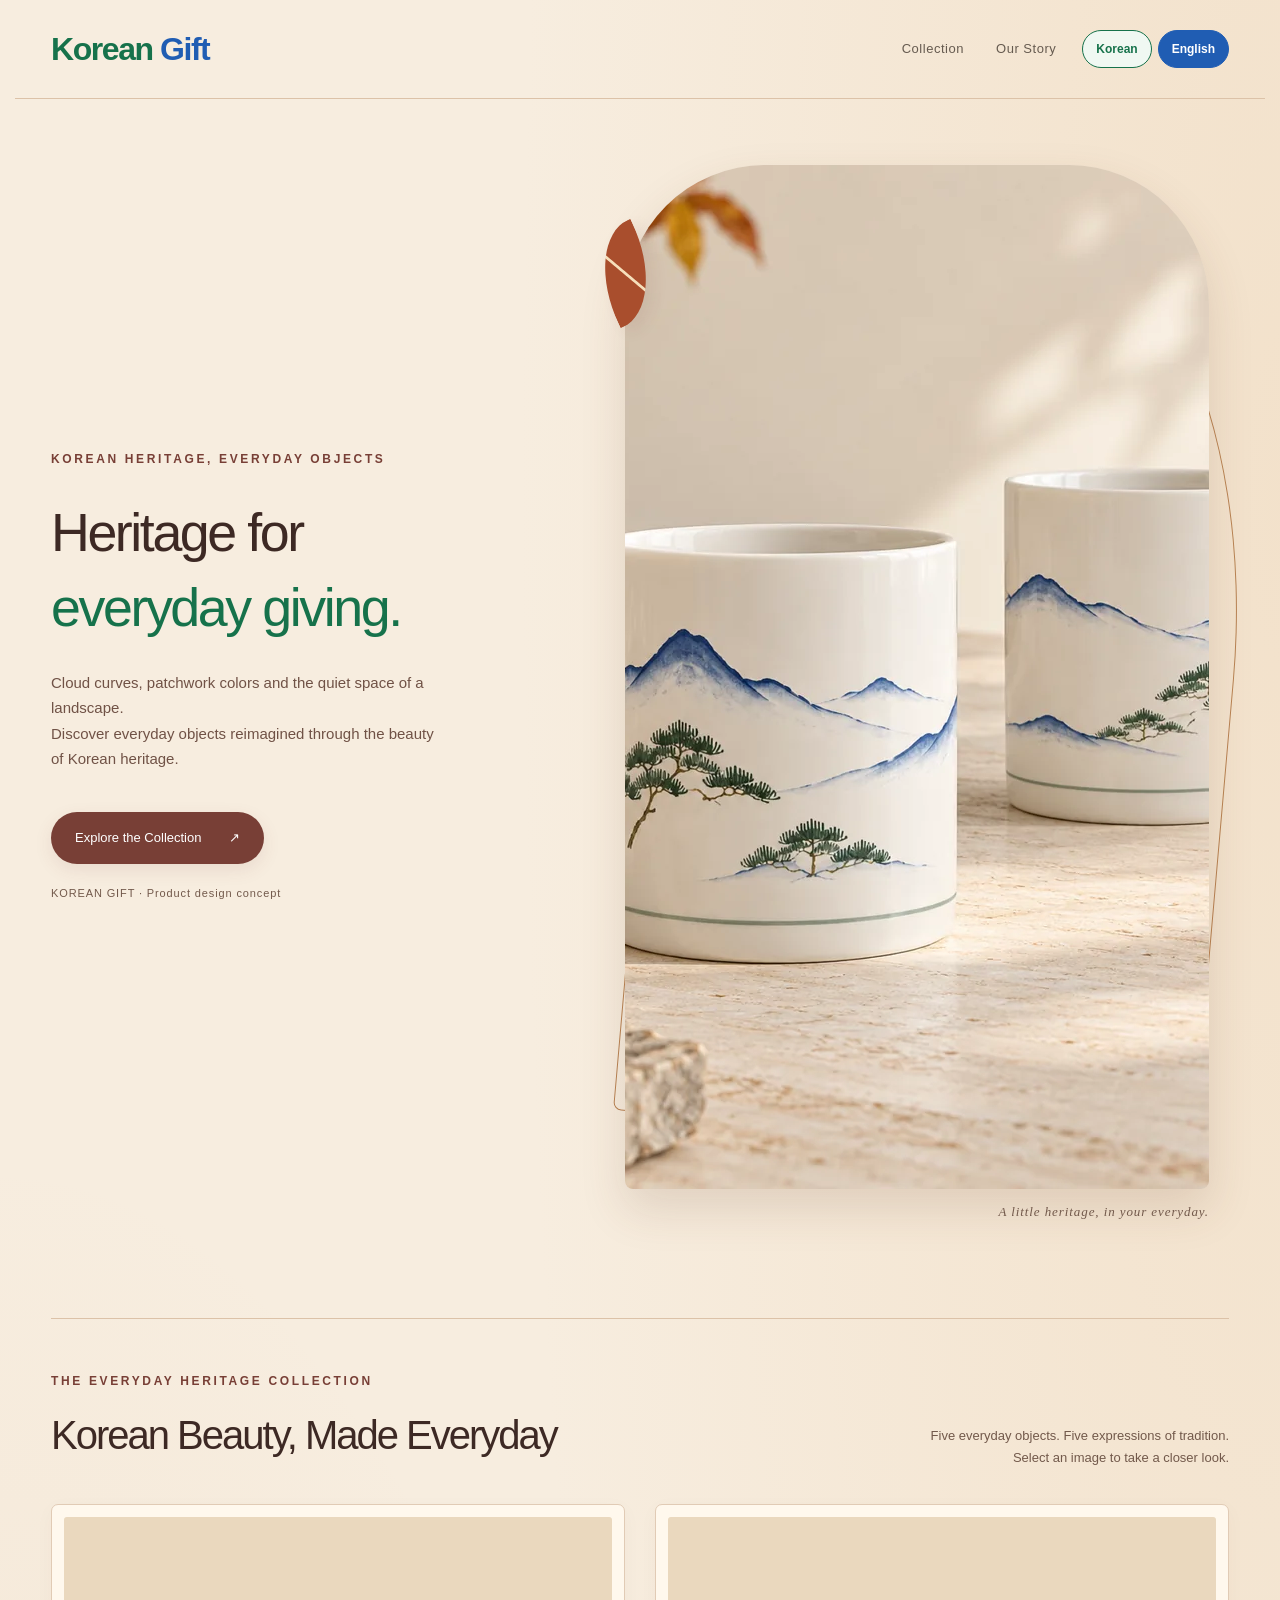
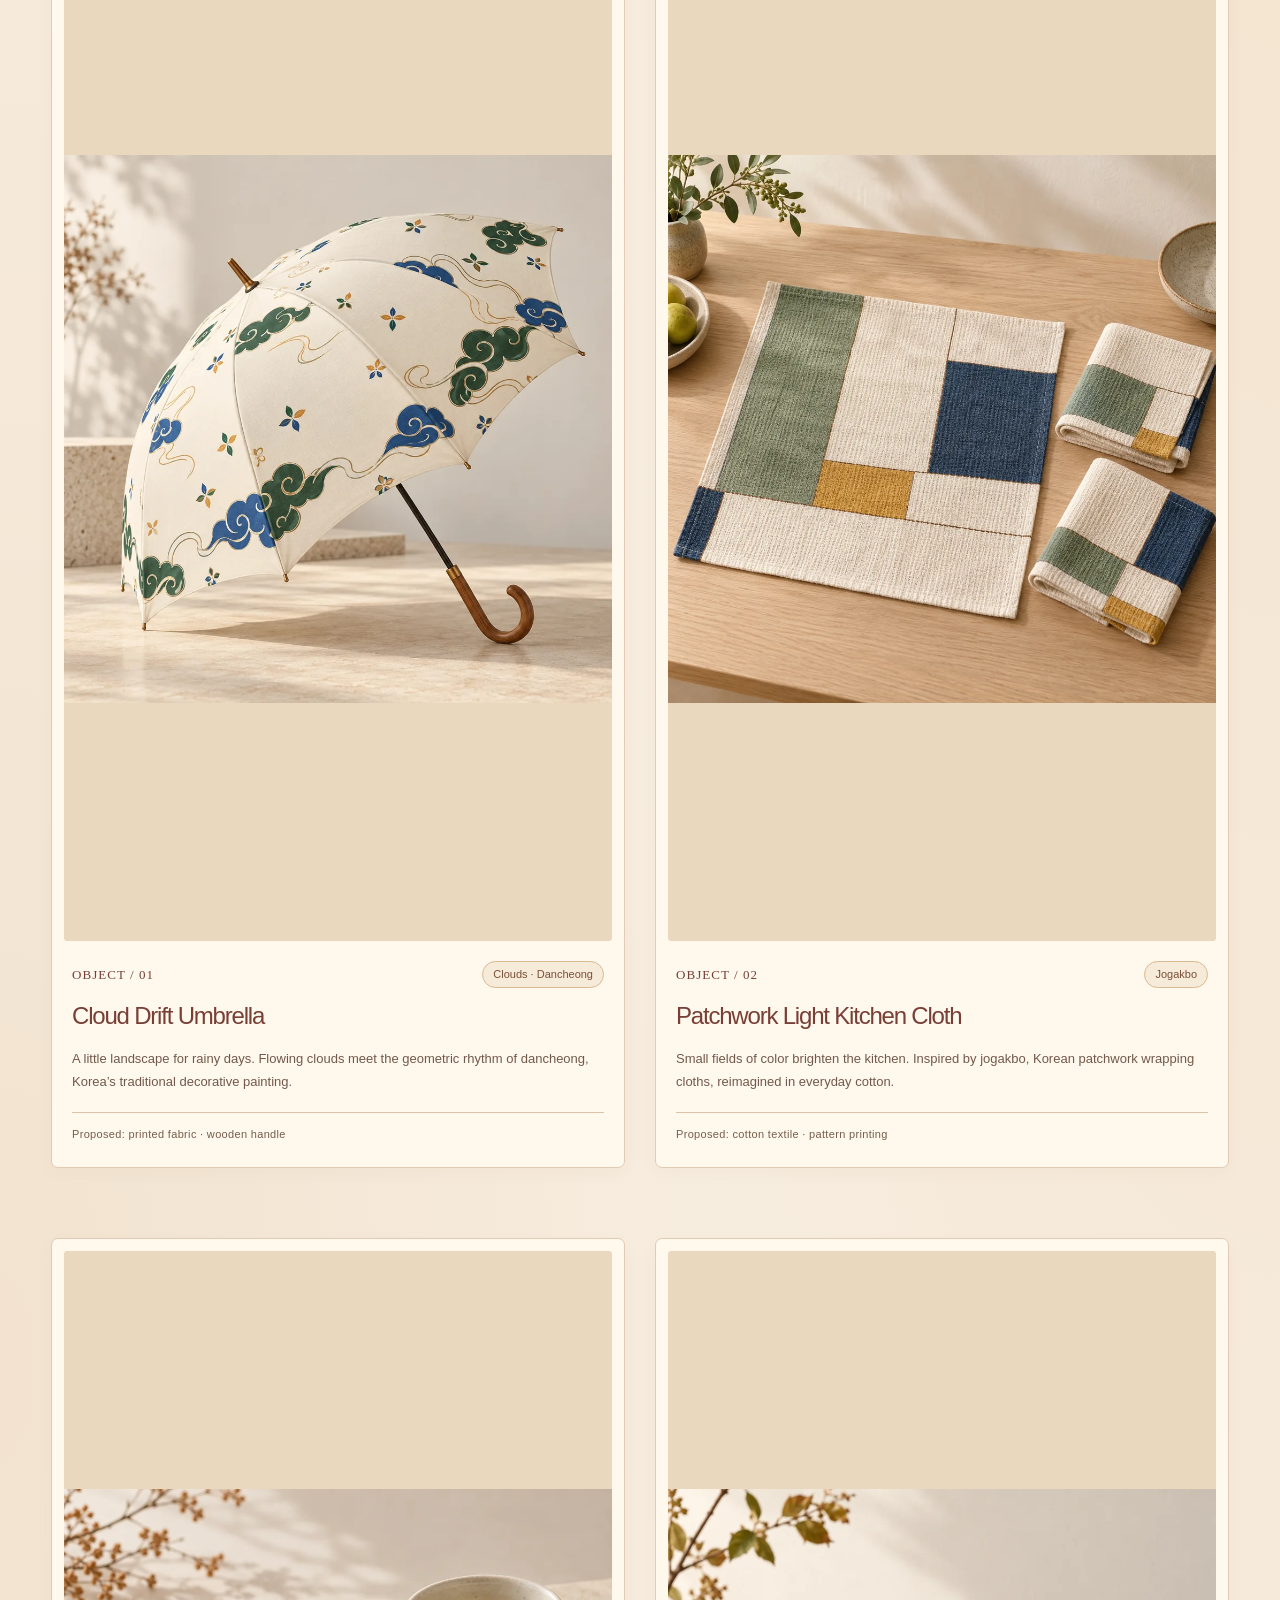
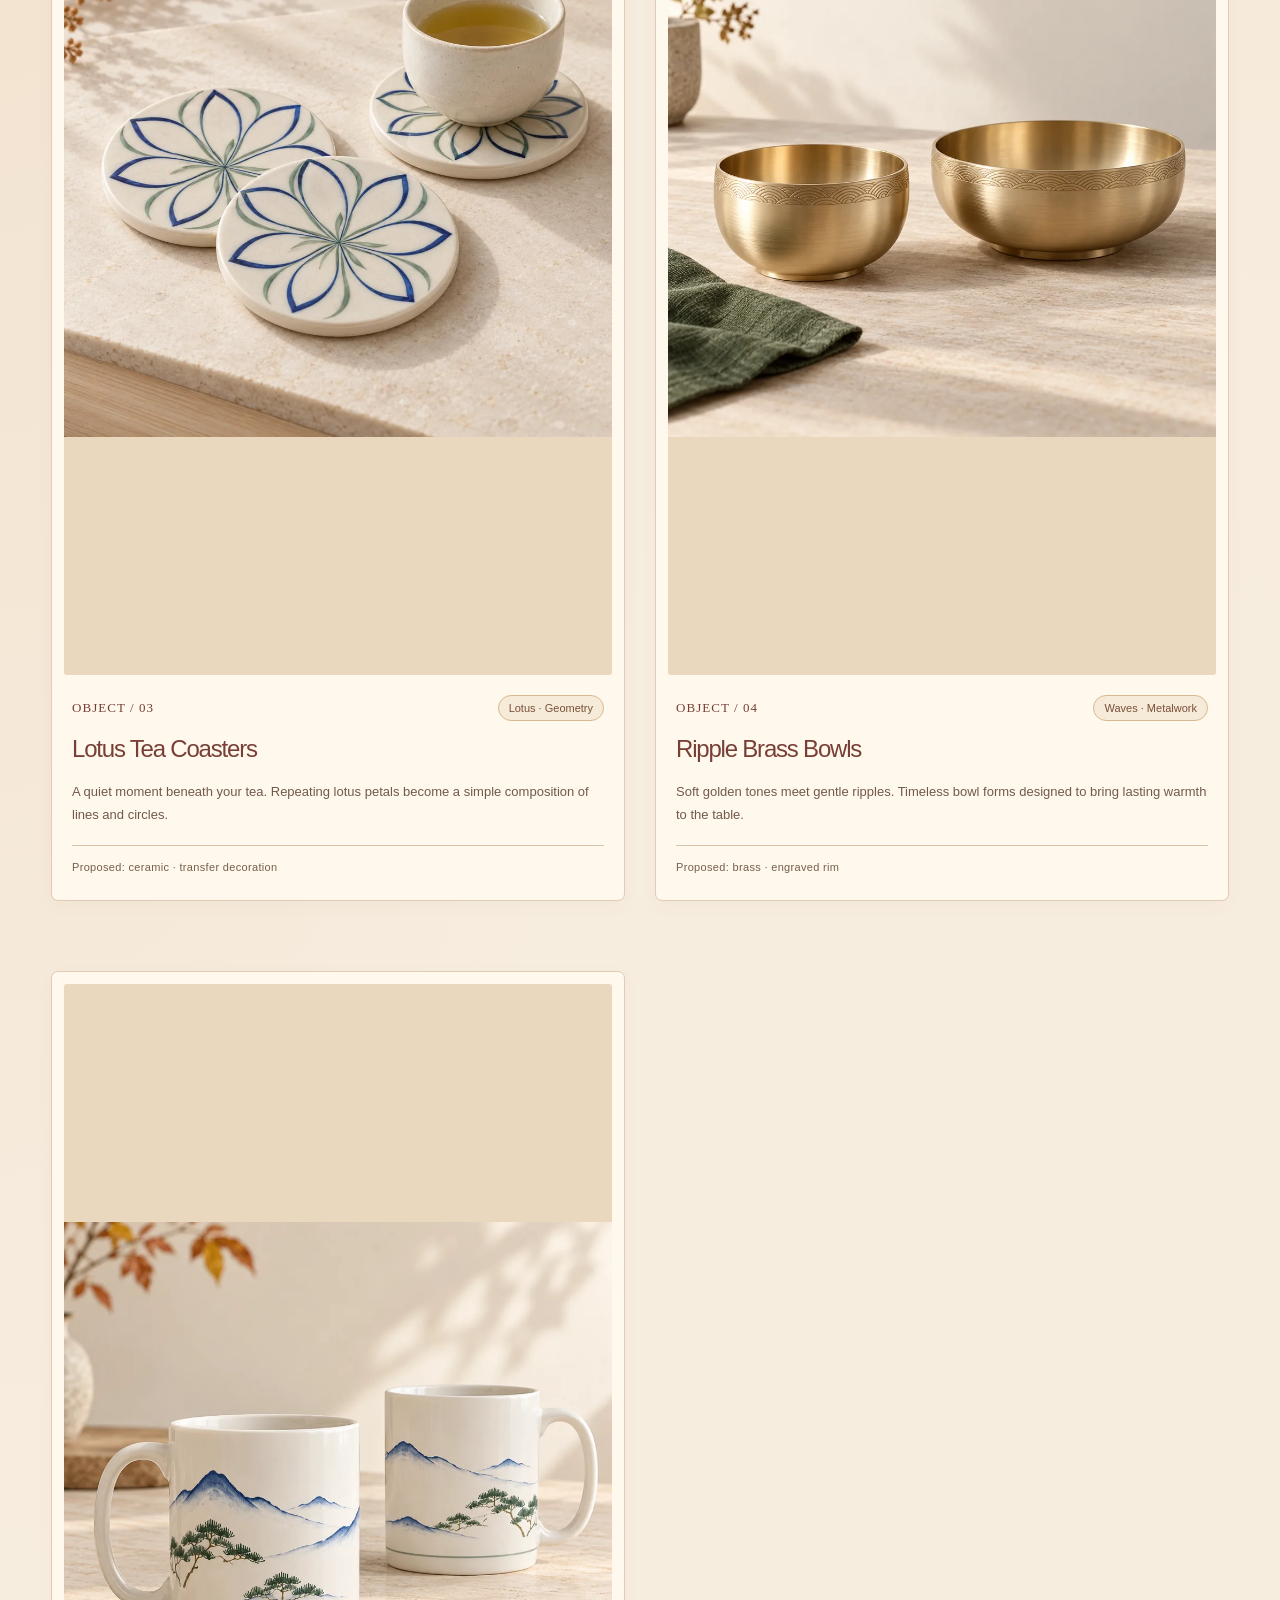
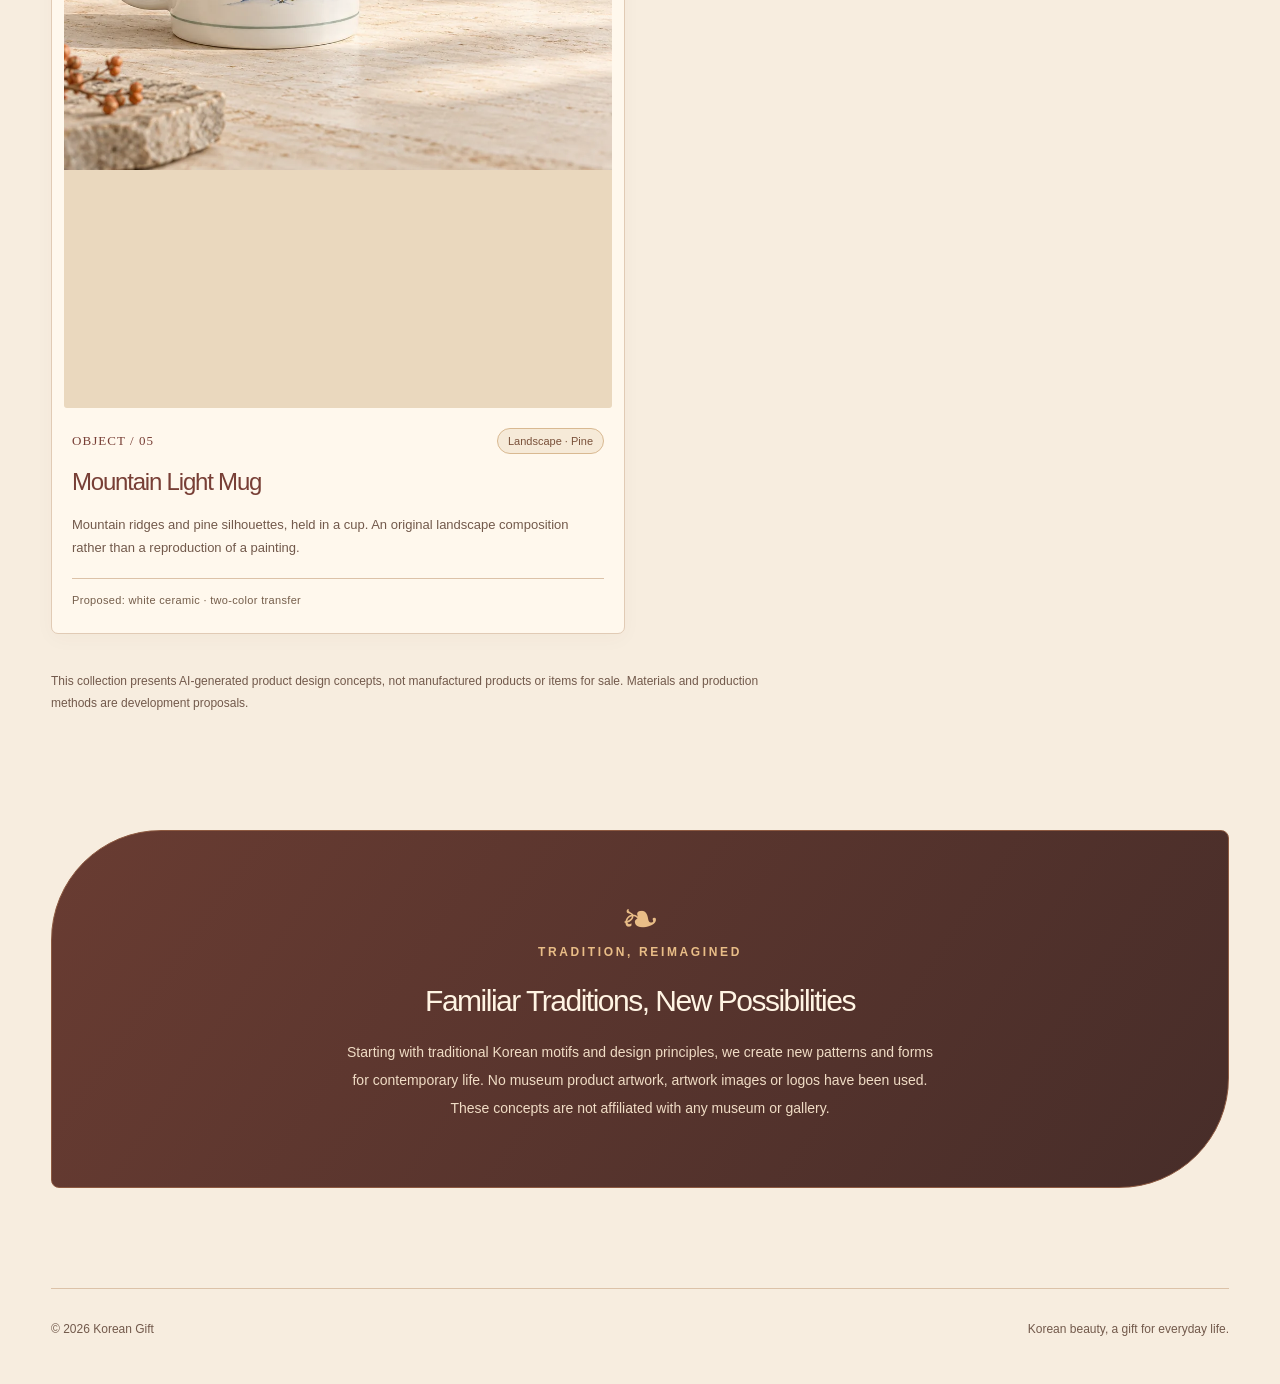
==== en.html @ b1edfb77 "Add English site and green-blue Korean English language navigation" ====
<!doctype html>
<html lang="en">
<head>
<meta charset="utf-8"><meta name="viewport" content="width=device-width, initial-scale=1">
<meta name="theme-color" content="#f7eddf"><meta name="description" content="Original Korean heritage-inspired design concepts for umbrellas, kitchen cloths, coasters, brass bowls and mugs.">
<title>Korean Gift | Heritage for Everyday Giving</title>
<style>
:root{--paper:#f7eddf;--cream:#fff8ed;--ink:#3d2924;--muted:#72594b;--line:#dcc2a8;--brown:#783f36;--accent:#b4522f}
*{box-sizing:border-box}html{scroll-behavior:smooth}body{margin:0;background:var(--paper);color:var(--ink);font-family:'Apple SD Gothic Neo','Malgun Gothic','Noto Sans KR',sans-serif;line-height:1.7;-webkit-font-smoothing:antialiased}
a{color:inherit;text-decoration:none}button{font:inherit}button:focus-visible,a:focus-visible{outline:3px solid #ac7152;outline-offset:4px}
.topbar{display:flex;align-items:center;justify-content:space-between;max-width:1250px;margin:0 auto;padding:30px 36px;gap:20px}
.brand{font-family:Georgia,serif;letter-spacing:.13em;font-size:21px;font-weight:bold}.brand-dot{color:var(--accent)}.nav{display:flex;gap:32px;font-size:13px;letter-spacing:.04em;color:#665b50}.nav a:hover{color:var(--accent)}
main{max-width:1250px;margin:0 auto;padding:0 36px}.hero{display:grid;grid-template-columns:.86fr 1.14fr;min-height:585px;align-items:center;gap:7%;padding:40px 0 95px}.eyebrow{font-size:12px;letter-spacing:.22em;color:var(--brown);font-weight:bold}.hero h1{font-family:Georgia,'Batang',serif;font-size:clamp(48px,5.3vw,82px);letter-spacing:-.03em;line-height:1.1;font-weight:500;margin:26px 0 24px}.hero h1 em{font-weight:400;color:var(--brown)}.hero-copy{font-size:15px;color:#72675d;max-width:345px;word-break:keep-all}.hero-btn{display:inline-flex;align-items:center;gap:28px;background:var(--brown);color:#fff;padding:15px 24px;margin-top:25px;border-radius:2px;font-size:13px}.hero-btn:hover{background:#5f432f}
.hero-image-wrap{position:relative;padding:26px 20px 0 20px}.hero-image{width:100%;display:block;aspect-ratio:1/1;object-fit:cover;border-radius:210px 210px 5px 5px;box-shadow:0 18px 40px rgba(81,52,32,.11)}.hero-image-wrap::after{content:'✳';position:absolute;left:-8px;top:9%;color:#b58d73;font-size:34px}.hero-caption{font-family:Georgia,serif;letter-spacing:.07em;text-align:right;font-style:italic;font-size:12px;margin-top:12px;color:var(--muted)}
.collection{padding:52px 0 100px;border-top:1px solid var(--line)}.section-top{display:flex;justify-content:space-between;align-items:end;gap:20px;margin-bottom:35px}.section-title{font-family:Georgia,'Batang',serif;font-size:clamp(30px,4vw,46px);font-weight:400;margin:10px 0 0}.section-note{font-size:13px;color:var(--muted);max-width:300px;text-align:right;word-break:keep-all}.gallery{display:grid;grid-template-columns:repeat(2,minmax(0,1fr));gap:70px 30px}.artwork{min-width:0}.image-button{position:relative;border:0;padding:0;background:#efe7db;width:100%;display:block;cursor:zoom-in;overflow:hidden;border-radius:3px}.image-button img{display:block;width:100%;aspect-ratio:1.18/1;object-fit:cover;transition:transform .4s ease}.image-button:hover img{transform:scale(1.035)}.zoom-hint{position:absolute;right:14px;bottom:14px;opacity:0;transition:opacity .2s;background:rgba(52,40,28,.72);color:#fff;padding:6px 12px;border-radius:3px;font-size:12px}.image-button:hover .zoom-hint,.image-button:focus-visible .zoom-hint{opacity:1}
.artwork-meta{display:flex;align-items:center;justify-content:space-between;padding-top:20px;gap:10px}.artwork-number{font-family:Georgia,serif;font-size:13px;color:var(--brown);letter-spacing:.08em}.artwork-tag{font-size:11px;color:#8c7868;border:1px solid #d6cab9;padding:3px 10px;border-radius:20px}.artwork h3{font-family:Georgia,'Batang',serif;font-weight:400;font-size:24px;margin:8px 0 1px}.artwork p{font-size:13px;color:var(--muted);margin:0}
.about{background:#ede5d9;border-radius:4px;padding:65px 8%;margin:15px 0 100px;text-align:center}.about .about-mark{font-size:28px;color:#977257}.about h2{font-family:Georgia,'Batang',serif;font-size:30px;font-weight:400;margin:12px 0}.about p{font-size:14px;line-height:2;color:#6b6157;word-break:keep-all;margin:0 auto;max-width:590px}
footer{border-top:1px solid var(--line);padding:30px 0 45px;display:flex;align-items:center;justify-content:space-between;font-size:12px;color:#8b7e70}
.modal{border:0;padding:0;background:transparent;width:min(92vw,1080px);max-height:94vh;color:#fff}.modal::backdrop{background:rgba(29,23,17,.88)}.modal figure{margin:0;display:flex;flex-direction:column;align-items:center}.modal img{max-width:100%;max-height:78vh;object-fit:contain;border-radius:4px}.modal figcaption{margin-top:13px;font-size:13px;letter-spacing:.04em}.modal-close{position:absolute;right:0;top:0;border:0;background:rgba(0,0,0,.55);color:white;cursor:pointer;border-radius:0 0 0 5px;font-size:26px;line-height:1;padding:9px 15px}
@media(max-width:720px){.topbar{padding:20px}.brand{font-size:18px}.nav{gap:14px;font-size:12px}main{padding:0 20px}.hero{grid-template-columns:1fr;gap:20px;min-height:auto;padding:42px 0 70px}.hero h1{font-size:55px;margin:16px 0}.hero-copy{font-size:14px}.hero-image-wrap{padding:10px 16px 0 16px}.hero-image{border-radius:160px 160px 4px 4px;max-height:600px}.collection{padding:44px 0 80px}.section-top{align-items:start;flex-direction:column;gap:5px}.section-note{text-align:left}.gallery{grid-template-columns:1fr;gap:48px}.artwork h3{font-size:23px}.about{padding:45px 22px;margin-bottom:60px}.about h2{font-size:25px}footer{gap:14px;flex-wrap:wrap}}
@media(prefers-reduced-motion:reduce){html{scroll-behavior:auto}.image-button img{transition:none}}

/* Autumn edition */
body{background:radial-gradient(ellipse at 100% 8%,#ecd0ad66,transparent 42%),radial-gradient(ellipse at 0 48%,#d4a06b22,transparent 40%),var(--paper)}
.topbar{border-bottom:1px solid var(--line)}.brand{color:var(--brown)}
.hero{position:relative}.hero-info{min-width:0}.hero h1{font-size:clamp(44px,5.3vw,76px)}
.hero h1 em{color:#9b482f}.hero-copy{color:#705246;max-width:390px}
.hero-btn{border-radius:30px;box-shadow:0 6px 18px #783f361a}.hero-btn:hover{background:#592d29}
.hero-image-wrap{isolation:isolate}
.hero-image-wrap::before{content:'';position:absolute;inset:3% -1% 8% 8%;border:1px solid #b88252;border-radius:50% 50% 8px 8px;transform:rotate(5deg);z-index:-1}
.hero-image-wrap::after{content:'';width:55px;height:95px;left:-7px;top:8%;background:linear-gradient(65deg,transparent 48%,#f6dfbb 49% 51%,transparent 52%),#a94e2d;border-radius:95% 0 95% 0;transform:rotate(-25deg);box-shadow:5px 8px 15px #783f3615}
.hero-image{box-shadow:0 20px 45px #663b2826}.hero-caption{font-size:13px}
.artwork{padding:12px 12px 22px;background:#fff8ed;border:1px solid #e1cbb5;border-radius:7px;box-shadow:0 5px 20px #663b2808}
.artwork-meta,.artwork h3,.artwork p{margin-left:8px;margin-right:8px}
.artwork-tag{color:#795039;border-color:#d9b991;background:#f6ead8}
.artwork h3{color:var(--brown)}.artwork p{color:var(--muted)}
.image-button{background:#ead8be}.zoom-hint{background:#542d27e6}
.about{position:relative;overflow:hidden;background:linear-gradient(125deg,#693c32,#472d29);color:#fff4e3;border:1px solid #8d5940;border-radius:110px 8px 110px 8px}
.about .eyebrow,.about .about-mark{color:#e9bd87}.about .about-mark{font-size:46px;line-height:1}
.about p{color:#f0dcc5}.about h2{color:#fff4e3}
footer{color:var(--muted)}.modal::backdrop{background:#281811ed}
@media(max-width:720px){.hero h1{font-size:clamp(42px,9vw,62px)}.hero-image-wrap::after{width:37px;height:66px;left:0}.about{border-radius:60px 6px 60px 6px}.brand{font-size:16px;letter-spacing:.09em}.topbar{gap:12px}.nav{gap:12px}.hero-image-wrap::before{right:3%}.gallery{gap:30px}}

/* Korean Gift wordmark */
.brand{display:inline-flex;align-items:baseline;gap:.23em;flex-shrink:0;font-family:'Segoe UI','Helvetica Neue',Arial,sans-serif;font-size:clamp(24px,2.5vw,32px);font-weight:650;line-height:1.15;letter-spacing:-.045em;white-space:nowrap}
.brand-korean{color:#16724b}.brand-gift{color:#205db3}
@media(max-width:720px){.brand{font-size:26px;letter-spacing:-.045em}.topbar{flex-wrap:wrap;row-gap:16px}}
/* Korean cultural goods collection */
.hero h1{font-family:'Malgun Gothic','Apple SD Gothic Neo',sans-serif;font-size:clamp(38px,4.2vw,60px);font-weight:500;line-height:1.4;letter-spacing:-.065em}
.hero h1 em{font-style:normal;color:#16724b}.hero-image{border-radius:140px 140px 8px 8px;object-fit:cover}
.concept-label{font-size:11px;letter-spacing:.08em;color:var(--muted);margin-top:20px}
.section-title,.artwork h3,.about h2{font-family:'Malgun Gothic','Apple SD Gothic Neo',sans-serif;letter-spacing:-.05em}
.section-title{font-size:clamp(26px,3.4vw,40px)}.artwork h3{font-size:24px;font-weight:500}
.image-button img{aspect-ratio:1;object-fit:contain}.artwork p{margin-top:10px;line-height:1.8;word-break:keep-all}
.artwork .product-detail{margin-top:18px;font-size:11px;letter-spacing:.03em;color:#755e4b;border-top:1px solid var(--line);padding-top:12px}
.collection-disclosure{font-size:12px;line-height:1.9;color:var(--muted);margin:36px 0 0;max-width:750px}
@media(max-width:720px){.hero h1{font-size:clamp(36px,8vw,52px)}.hero-image{border-radius:100px 100px 6px 6px}.artwork h3{font-size:23px}}

.header-actions{display:flex;align-items:center;justify-content:flex-end;gap:26px;margin-left:auto}.language-switch{display:flex;gap:6px;flex-shrink:0}.language-switch a{display:inline-flex;align-items:center;justify-content:center;min-height:38px;padding:7px 13px;border:1px solid currentColor;border-radius:20px;font-family:'Segoe UI',Arial,sans-serif;font-size:12px;font-weight:600;line-height:1.2}.lang-ko{color:#16724b;background:#f0f8f2}.lang-en{color:#205db3;background:#eff5ff}.lang-ko:hover,.lang-ko[aria-current="page"]{background:#16724b;color:#fff;border-color:#16724b}.lang-en:hover,.lang-en[aria-current="page"]{background:#205db3;color:#fff;border-color:#205db3}html[lang="en"] .hero h1{letter-spacing:-.045em;font-family:'Segoe UI','Helvetica Neue',Arial,sans-serif}
@media(max-width:720px){.topbar{align-items:flex-start;gap:14px}.header-actions{flex-direction:column-reverse;align-items:flex-end;gap:12px}.language-switch a{padding:7px 10px;min-height:36px}.header-actions .nav{gap:16px}}
@media(max-width:380px){.brand{font-size:23px}.topbar{padding:18px 14px;gap:8px}.language-switch{gap:4px}.language-switch a{font-size:11px;padding:7px 9px}}
</style>
<link rel="alternate" hreflang="ko" href="https://koreangift.github.io/main/"><link rel="alternate" hreflang="en" href="https://koreangift.github.io/main/en.html"></head>
<body>
<header class="topbar"><a class="brand" href="#top" aria-label="Korean Gift home"><span class="brand-korean">Korean</span> <span class="brand-gift">Gift</span></a><div class="header-actions"><nav class="nav" aria-label="Main navigation"><a href="#gallery">Collection</a><a href="#about">Our Story</a></nav><nav class="language-switch" aria-label="Choose language"><a class="lang-ko" href="./index.html" lang="ko" hreflang="ko">Korean</a><a class="lang-en" href="./en.html" lang="en" hreflang="en" aria-current="page">English</a></nav></div></header>
<main id="top">
<section class="hero" aria-labelledby="hero-title"><div class="hero-info"><div class="eyebrow">KOREAN HERITAGE, EVERYDAY OBJECTS</div><h1 id="hero-title">Heritage for<br><em>everyday giving.</em></h1><p class="hero-copy">Cloud curves, patchwork colors and the quiet space of a landscape.<br>Discover everyday objects reimagined through the beauty of Korean heritage.</p><a class="hero-btn" href="#gallery">Explore the Collection <span aria-hidden="true">↗</span></a><p class="concept-label">KOREAN GIFT · Product design concept</p></div><div class="hero-image-wrap"><img class="hero-image" src="images/korean-mug.webp" alt="Mountain Light mug concept with blue mountains and green pine trees" fetchpriority="high" width="1024" height="1024"><div class="hero-caption">A little heritage, in your everyday.</div></div></section>
<section class="collection" id="gallery" aria-labelledby="collection-title"><div class="section-top"><div><div class="eyebrow">THE EVERYDAY HERITAGE COLLECTION</div><h2 class="section-title" id="collection-title">Korean Beauty, Made Everyday</h2></div><div class="section-note">Five everyday objects. Five expressions of tradition.<br>Select an image to take a closer look.</div></div>
<div class="gallery"><article class="artwork"><button class="image-button" type="button" data-image="images/korean-umbrella.webp" data-title="Cloud Drift Umbrella · Product design concept" aria-label="Cloud Drift Umbrella View larger"><img src="images/korean-umbrella.webp" alt="Umbrella concept with original green and blue cloud and geometric flower patterns" loading="lazy" width="1024" height="1024"><span class="zoom-hint" aria-hidden="true">↗ View larger</span></button><div class="artwork-meta"><span class="artwork-number">OBJECT / 01</span><span class="artwork-tag">Clouds · Dancheong</span></div><h3>Cloud Drift Umbrella</h3><p>A little landscape for rainy days. Flowing clouds meet the geometric rhythm of dancheong, Korea’s traditional decorative painting.</p><p class="product-detail">Proposed: printed fabric · wooden handle</p></article>
<article class="artwork"><button class="image-button" type="button" data-image="images/korean-cloth.webp" data-title="Patchwork Light Kitchen Cloth · Product design concept" aria-label="Patchwork Light Kitchen Cloth View larger"><img src="images/korean-cloth.webp" alt="Cotton kitchen cloth concept with a green and indigo Korean patchwork composition" loading="lazy" width="1024" height="1024"><span class="zoom-hint" aria-hidden="true">↗ View larger</span></button><div class="artwork-meta"><span class="artwork-number">OBJECT / 02</span><span class="artwork-tag">Jogakbo</span></div><h3>Patchwork Light Kitchen Cloth</h3><p>Small fields of color brighten the kitchen. Inspired by jogakbo, Korean patchwork wrapping cloths, reimagined in everyday cotton.</p><p class="product-detail">Proposed: cotton textile · pattern printing</p></article>
<article class="artwork"><button class="image-button" type="button" data-image="images/korean-coaster.webp" data-title="Lotus Tea Coasters · Product design concept" aria-label="Lotus Tea Coasters View larger"><img src="images/korean-coaster.webp" alt="Ceramic tea coaster concept with blue and green geometric lotus petals" loading="lazy" width="1024" height="1024"><span class="zoom-hint" aria-hidden="true">↗ View larger</span></button><div class="artwork-meta"><span class="artwork-number">OBJECT / 03</span><span class="artwork-tag">Lotus · Geometry</span></div><h3>Lotus Tea Coasters</h3><p>A quiet moment beneath your tea. Repeating lotus petals become a simple composition of lines and circles.</p><p class="product-detail">Proposed: ceramic · transfer decoration</p></article>
<article class="artwork"><button class="image-button" type="button" data-image="images/korean-brass.webp" data-title="Ripple Brass Bowls · Product design concept" aria-label="Ripple Brass Bowls View larger"><img src="images/korean-brass.webp" alt="Pair of golden brass bowl concepts with engraved wave borders" loading="lazy" width="1024" height="1024"><span class="zoom-hint" aria-hidden="true">↗ View larger</span></button><div class="artwork-meta"><span class="artwork-number">OBJECT / 04</span><span class="artwork-tag">Waves · Metalwork</span></div><h3>Ripple Brass Bowls</h3><p>Soft golden tones meet gentle ripples. Timeless bowl forms designed to bring lasting warmth to the table.</p><p class="product-detail">Proposed: brass · engraved rim</p></article>
<article class="artwork"><button class="image-button" type="button" data-image="images/korean-mug.webp" data-title="Mountain Light Mug · Product design concept" aria-label="Mountain Light Mug View larger"><img src="images/korean-mug.webp" alt="White mug concept featuring an original composition of blue mountain ridges and green pines" loading="lazy" width="1024" height="1024"><span class="zoom-hint" aria-hidden="true">↗ View larger</span></button><div class="artwork-meta"><span class="artwork-number">OBJECT / 05</span><span class="artwork-tag">Landscape · Pine</span></div><h3>Mountain Light Mug</h3><p>Mountain ridges and pine silhouettes, held in a cup. An original landscape composition rather than a reproduction of a painting.</p><p class="product-detail">Proposed: white ceramic · two-color transfer</p></article></div>
<p class="collection-disclosure">This collection presents AI-generated product design concepts, not manufactured products or items for sale. Materials and production methods are development proposals.</p></section>
<section class="about" id="about"><div class="about-mark" aria-hidden="true">❧</div><div class="eyebrow">TRADITION, REIMAGINED</div><h2>Familiar Traditions, New Possibilities</h2><p>Starting with traditional Korean motifs and design principles, we create new patterns and forms for contemporary life. No museum product artwork, artwork images or logos have been used. These concepts are not affiliated with any museum or gallery.</p></section>
<footer><span>© 2026 Korean Gift</span><span>Korean beauty, a gift for everyday life.</span></footer></main>
<dialog class="modal" id="image-modal" aria-label="Enlarged product image"><button type="button" class="modal-close" aria-label="Close">×</button><figure><img id="modal-image" alt=""><figcaption id="modal-caption"></figcaption></figure></dialog>
<script>
(function(){
 const modal=document.getElementById('image-modal');const modalImg=document.getElementById('modal-image');const modalCaption=document.getElementById('modal-caption');
 document.querySelectorAll('.image-button').forEach(btn=>btn.addEventListener('click',()=>{modalImg.src=btn.dataset.image;modalImg.alt=btn.querySelector('img').alt;modalCaption.textContent=btn.dataset.title;if(typeof modal.showModal==='function')modal.showModal();else modal.setAttribute('open','');}));
 const close=()=>{if(typeof modal.close==='function')modal.close();else modal.removeAttribute('open');};document.querySelector('.modal-close').addEventListener('click',close);
 modal.addEventListener('click',e=>{if(e.target===modal)close();});
})();
</script>
</body></html>
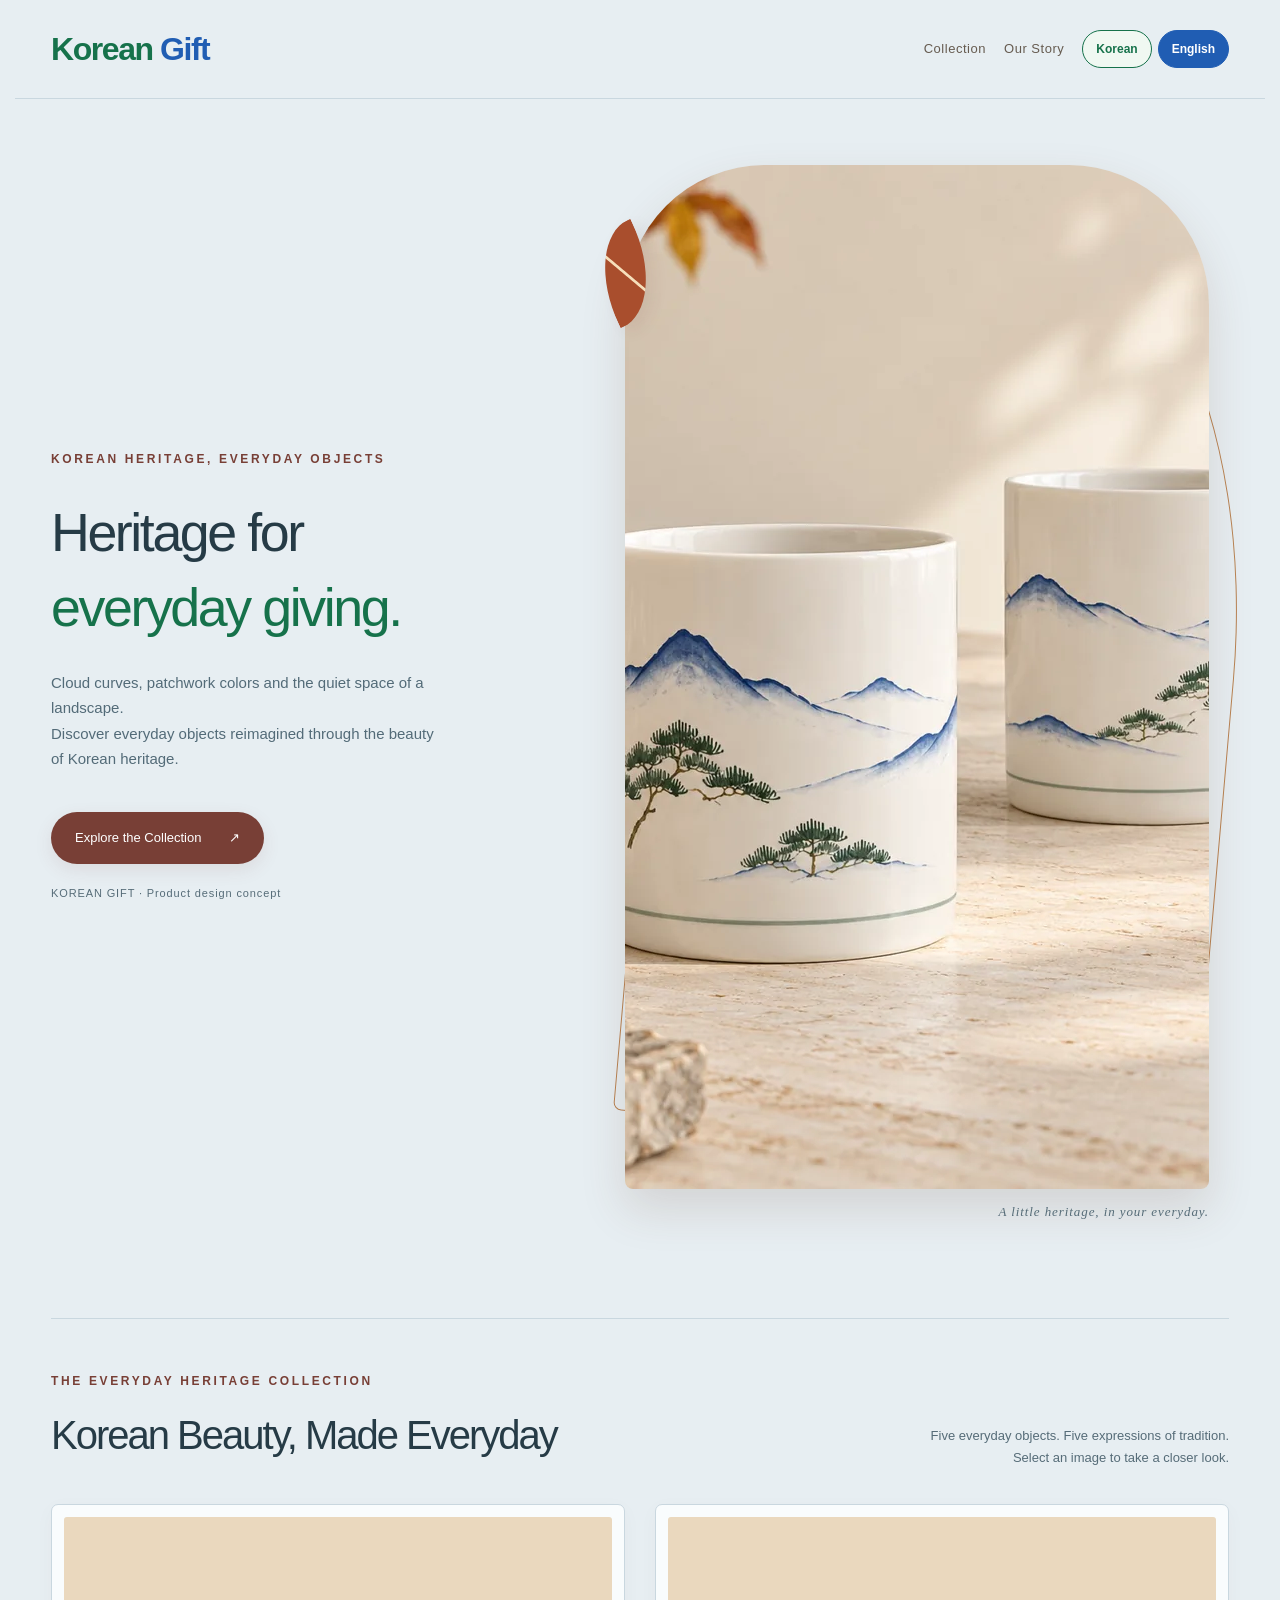
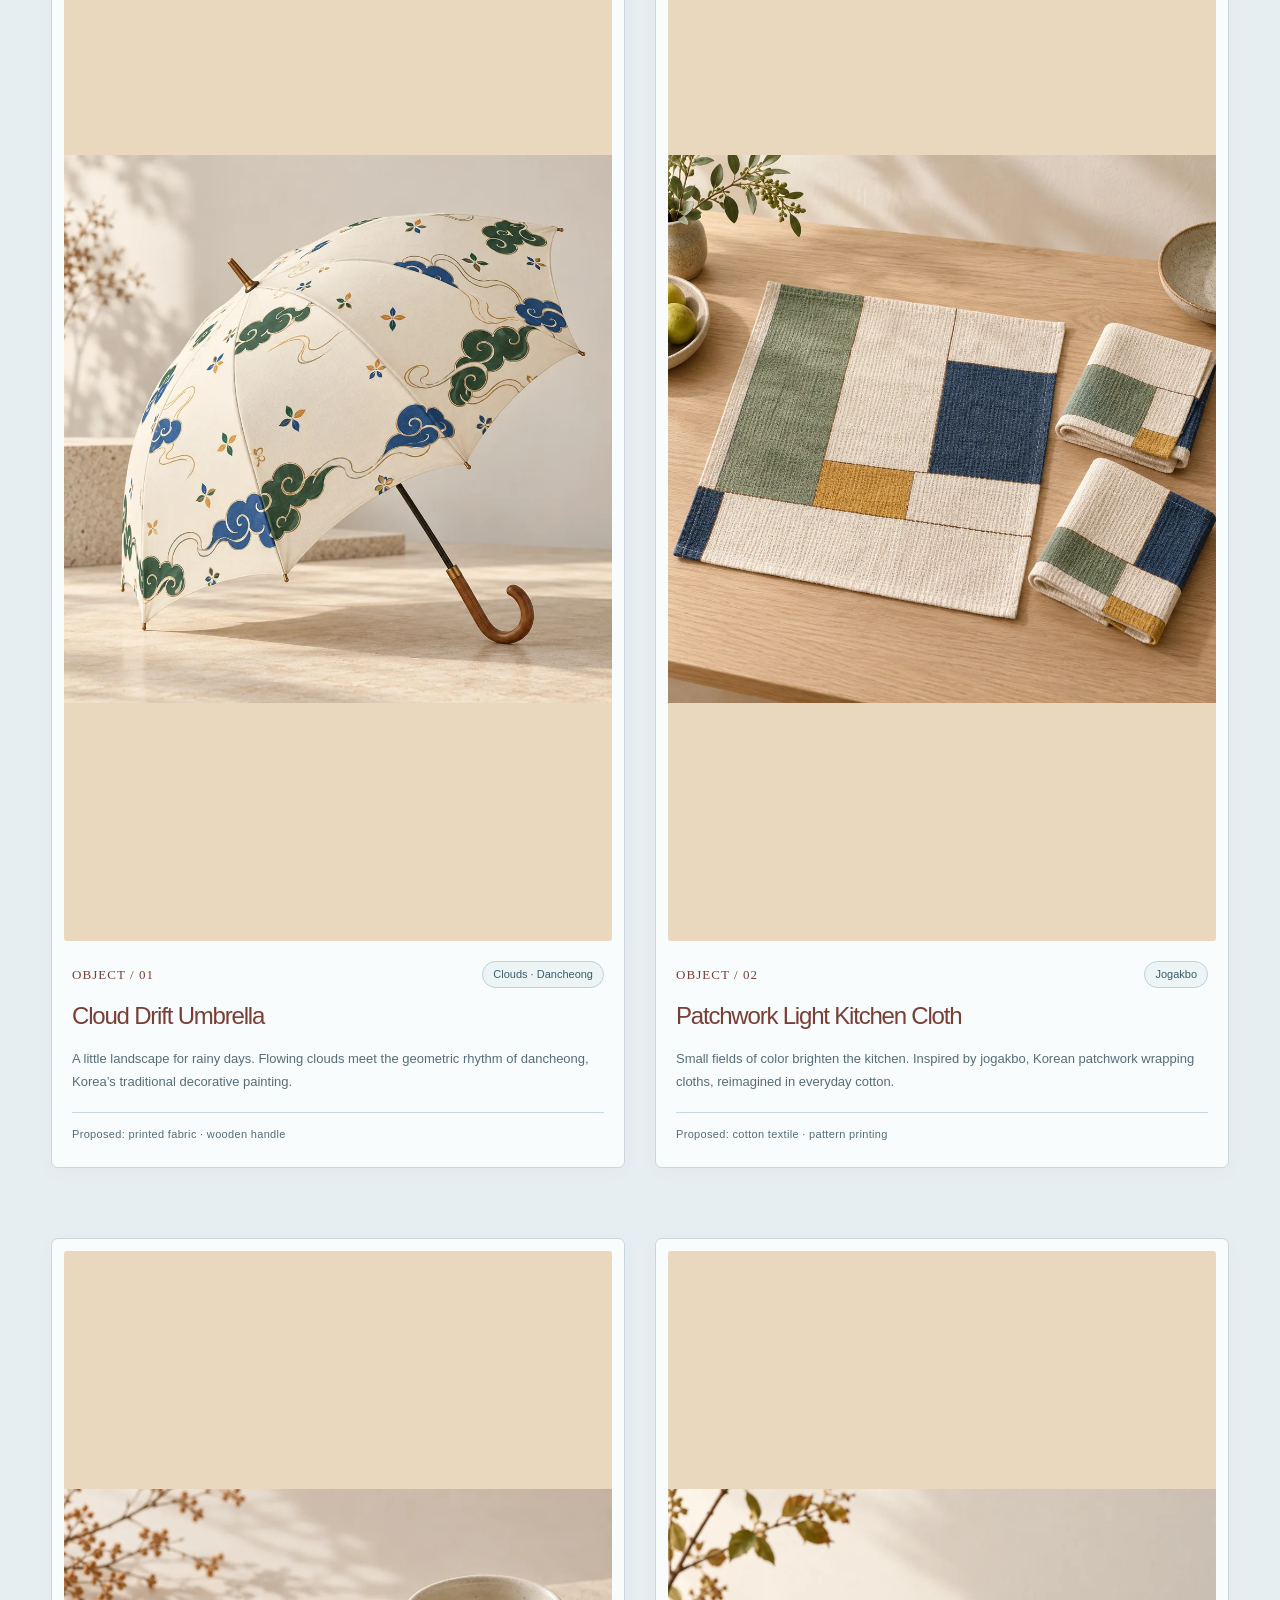
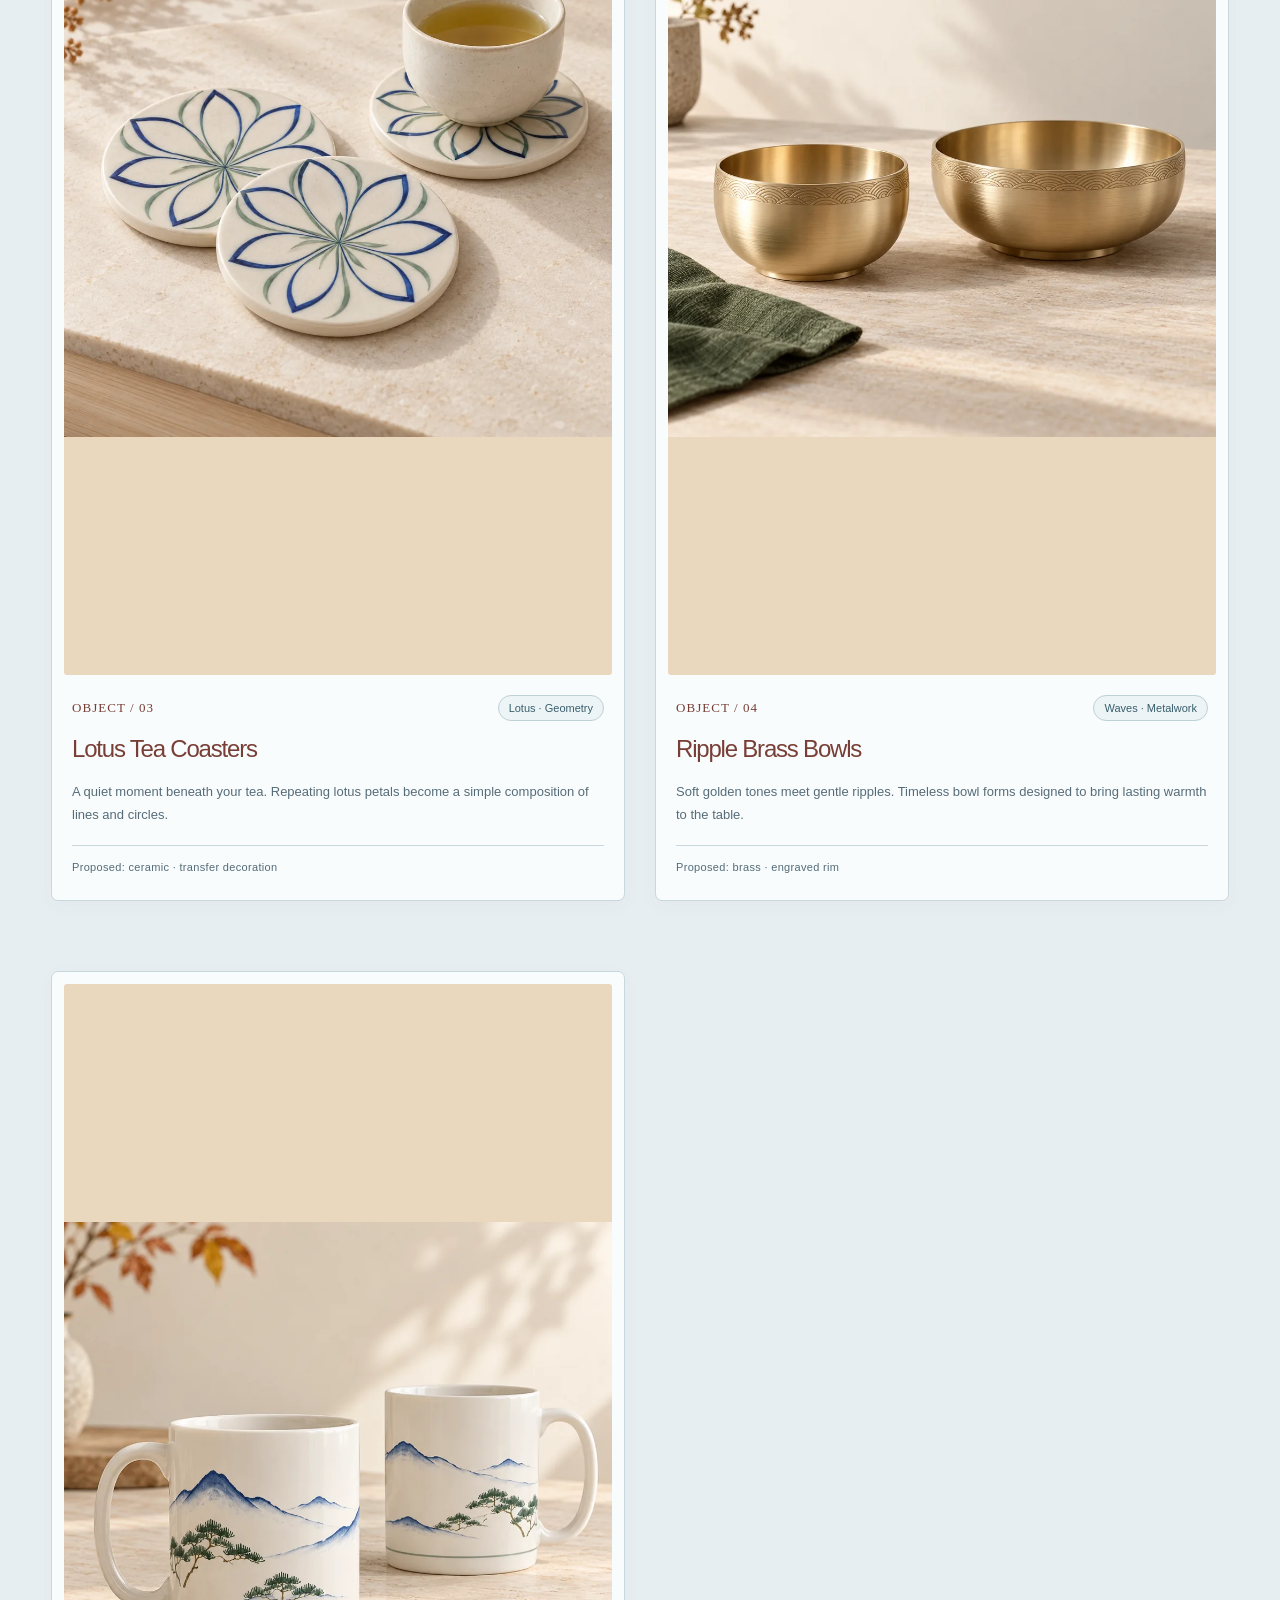
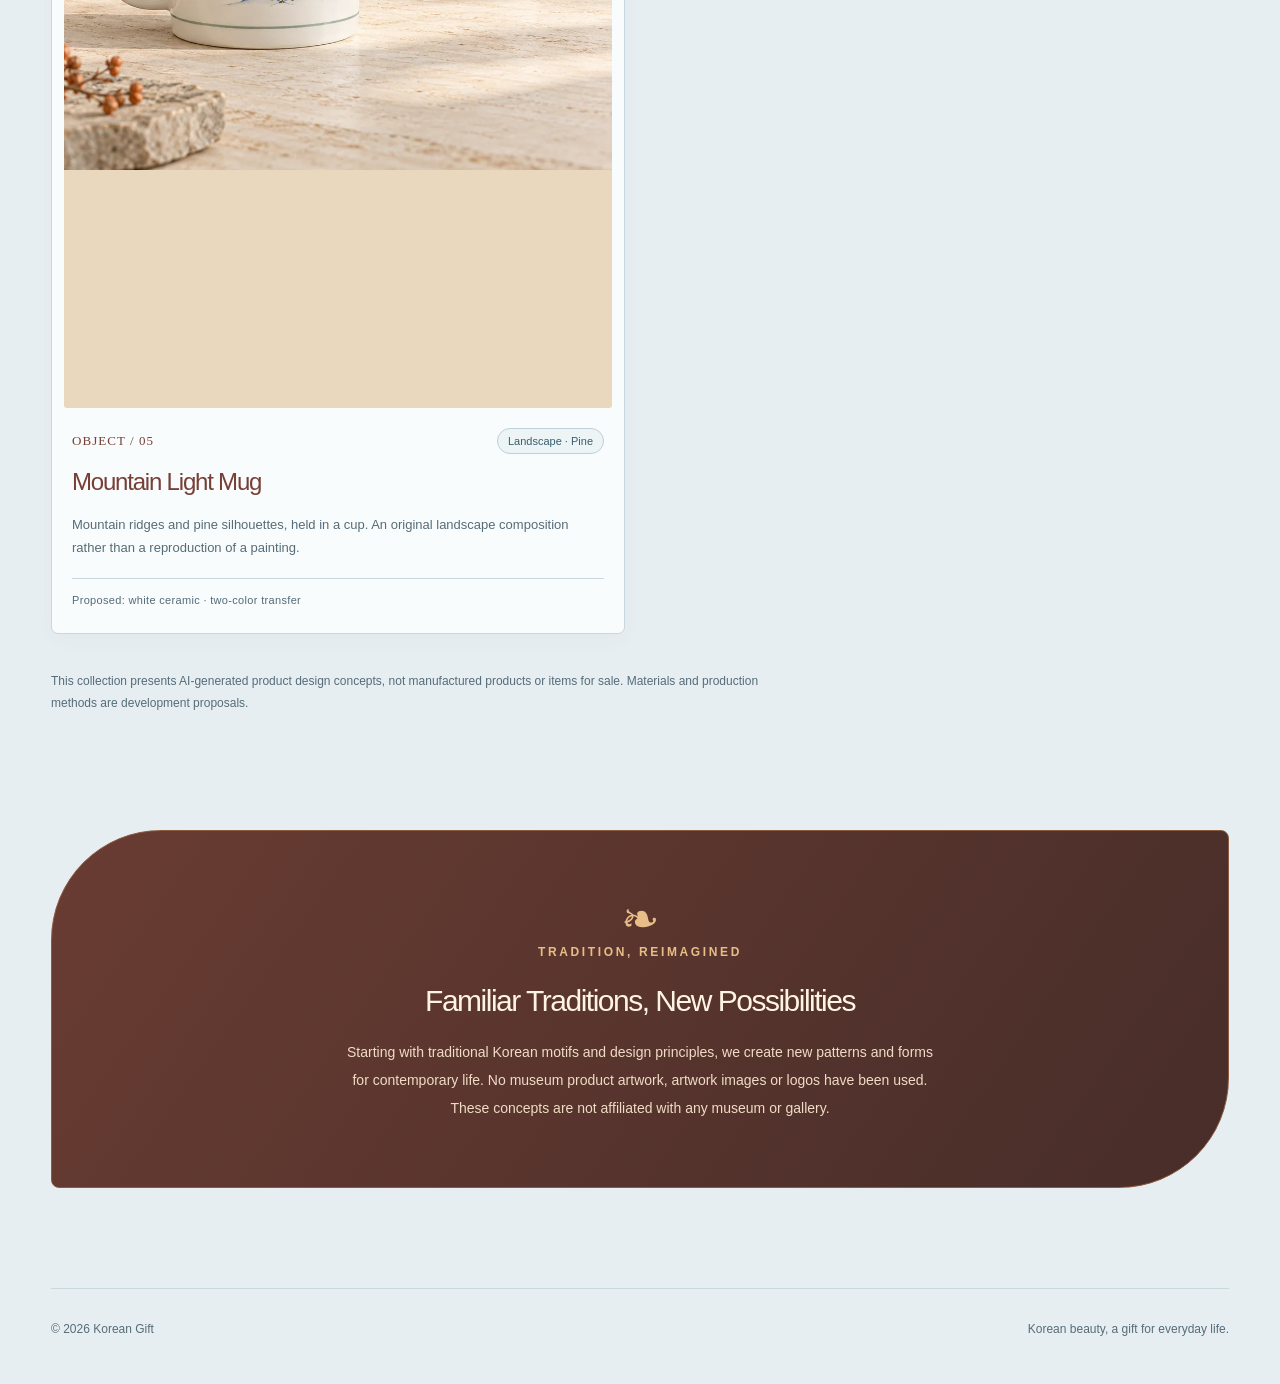
==== commit 4b85317d: "Apply sky gray theme and prepare bilingual maker submission and admin approval workflow" ====
--- a/en.html
+++ b/en.html
@@ -2,7 +2,7 @@
 <html lang="en">
 <head>
 <meta charset="utf-8"><meta name="viewport" content="width=device-width, initial-scale=1">
-<meta name="theme-color" content="#f7eddf"><meta name="description" content="Original Korean heritage-inspired design concepts for umbrellas, kitchen cloths, coasters, brass bowls and mugs.">
+<meta name="theme-color" content="#e7eef2"><meta name="description" content="Original Korean heritage-inspired design concepts for umbrellas, kitchen cloths, coasters, brass bowls and mugs.">
 <title>Korean Gift | Heritage for Everyday Giving</title>
 <style>
 :root{--paper:#f7eddf;--cream:#fff8ed;--ink:#3d2924;--muted:#72594b;--line:#dcc2a8;--brown:#783f36;--accent:#b4522f}
@@ -59,6 +59,17 @@
 .header-actions{display:flex;align-items:center;justify-content:flex-end;gap:26px;margin-left:auto}.language-switch{display:flex;gap:6px;flex-shrink:0}.language-switch a{display:inline-flex;align-items:center;justify-content:center;min-height:38px;padding:7px 13px;border:1px solid currentColor;border-radius:20px;font-family:'Segoe UI',Arial,sans-serif;font-size:12px;font-weight:600;line-height:1.2}.lang-ko{color:#16724b;background:#f0f8f2}.lang-en{color:#205db3;background:#eff5ff}.lang-ko:hover,.lang-ko[aria-current="page"]{background:#16724b;color:#fff;border-color:#16724b}.lang-en:hover,.lang-en[aria-current="page"]{background:#205db3;color:#fff;border-color:#205db3}html[lang="en"] .hero h1{letter-spacing:-.045em;font-family:'Segoe UI','Helvetica Neue',Arial,sans-serif}
 @media(max-width:720px){.topbar{align-items:flex-start;gap:14px}.header-actions{flex-direction:column-reverse;align-items:flex-end;gap:12px}.language-switch a{padding:7px 10px;min-height:36px}.header-actions .nav{gap:16px}}
 @media(max-width:380px){.brand{font-size:23px}.topbar{padding:18px 14px;gap:8px}.language-switch{gap:4px}.language-switch a{font-size:11px;padding:7px 9px}}
+
+/* Sky gray foundation */
+:root{--paper:#e7eef2;--cream:#f9fcfd;--ink:#263b46;--muted:#566c78;--line:#c9d7df}
+body{background:#e7eef2}.artwork{background:#f9fcfd;border-color:#c9d7df}.artwork-tag{background:#edf4f6;border-color:#bed0d8;color:#385e6c}
+.hero-copy,.artwork .product-detail{color:#536b78}
+.seller-link{padding:8px 13px;border:1px solid #205db3;border-radius:22px;background:#205db3;color:#fff!important;font-weight:600;text-align:center;line-height:1.4}
+.nav{align-items:center;flex-wrap:wrap}.header-actions{gap:18px}.nav{gap:18px}
+.approved-products{margin-top:64px;padding-top:40px;border-top:1px solid var(--line)}.approved-products>.section-note{max-width:none;margin:18px 0 30px}
+.artwork .approved-price{font-weight:700;font-size:20px;color:#16724b}.product-detail{white-space:pre-line}
+@media(max-width:1050px){.topbar{flex-wrap:wrap}.header-actions{flex-wrap:wrap}.nav{gap:12px}}
+@media(max-width:720px){.topbar{display:grid;grid-template-columns:1fr auto}.header-actions{display:contents}.language-switch{grid-column:2;grid-row:1;justify-self:end}.header-actions .nav{grid-column:1/-1;grid-row:2;justify-content:flex-start;gap:12px}.seller-link{font-size:12px}.brand{align-self:center}}
 </style>
 <link rel="alternate" hreflang="ko" href="https://koreangift.github.io/main/"><link rel="alternate" hreflang="en" href="https://koreangift.github.io/main/en.html"></head>
 <body>
@@ -83,4 +94,4 @@
  modal.addEventListener('click',e=>{if(e.target===modal)close();});
 })();
 </script>
-</body></html>
+<script src="market-config.js"></script><script src="market-api.js"></script><script src="catalog.js"></script></body></html>
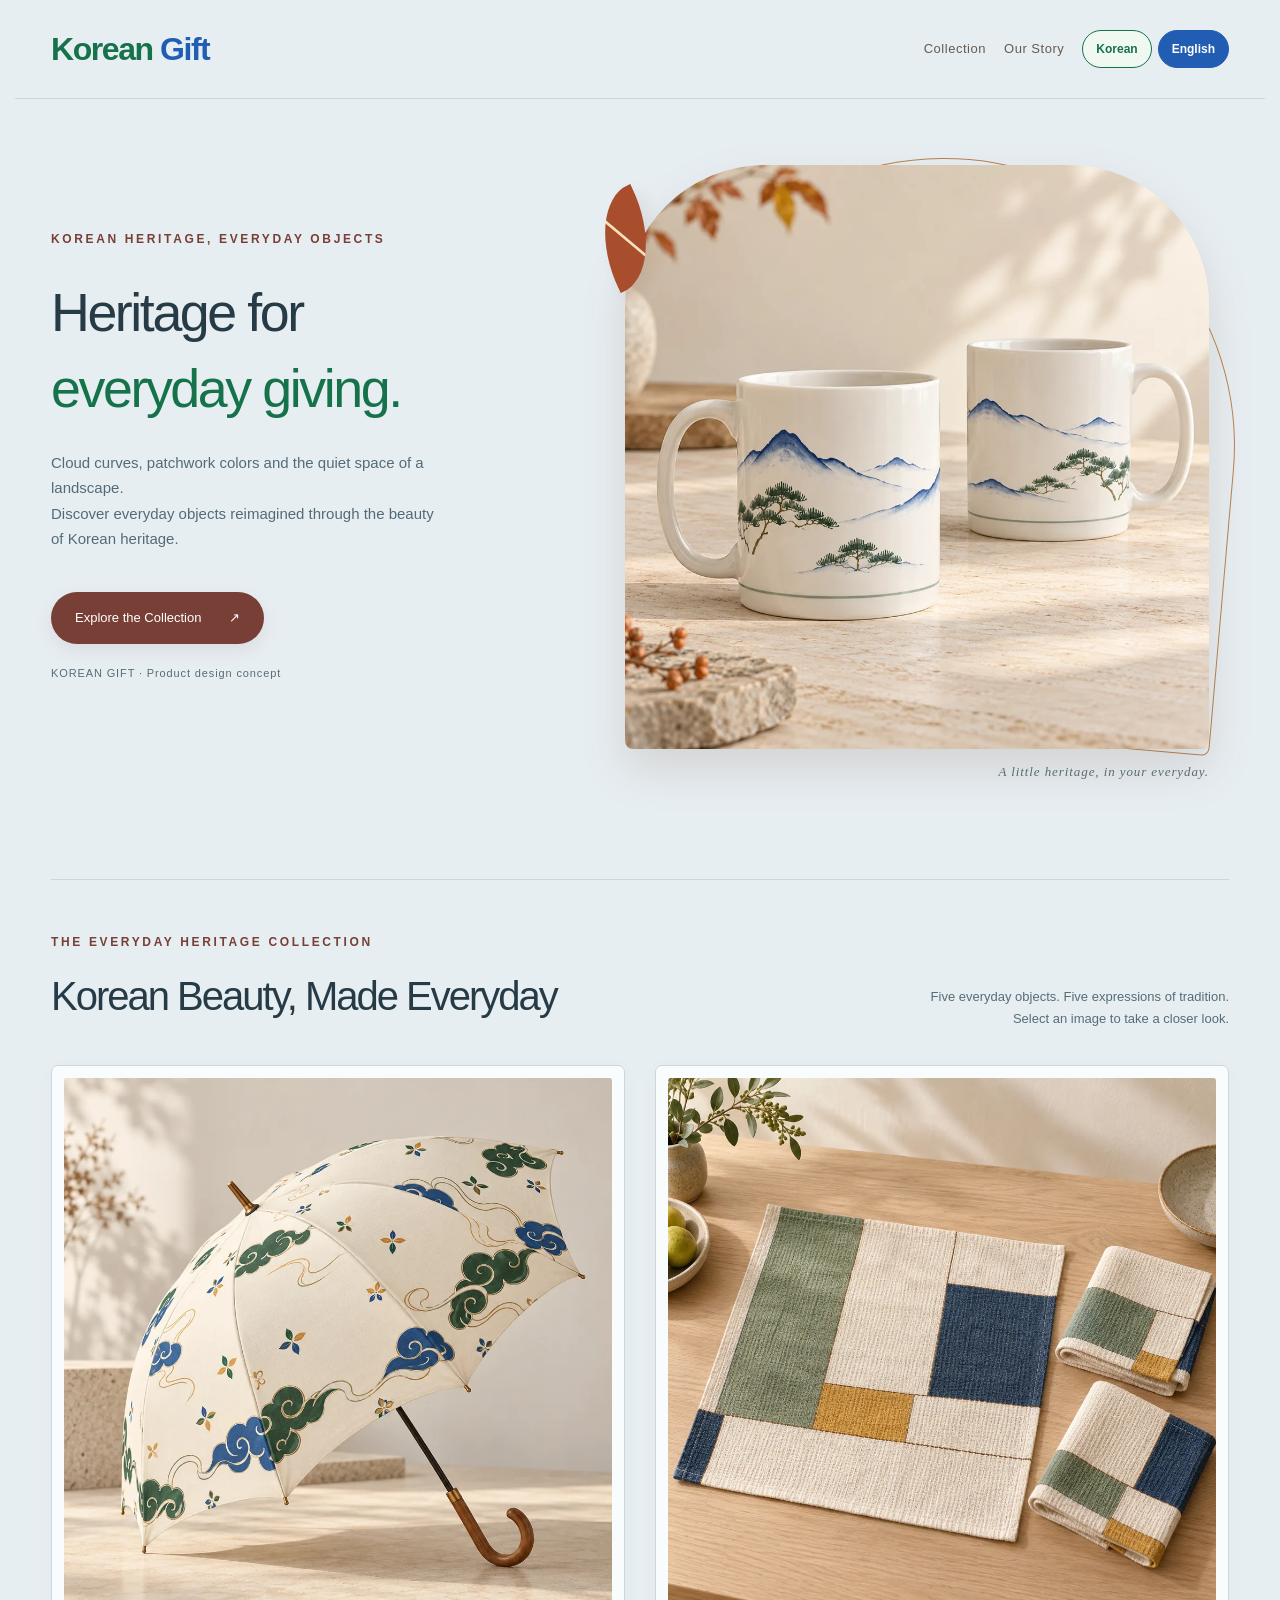
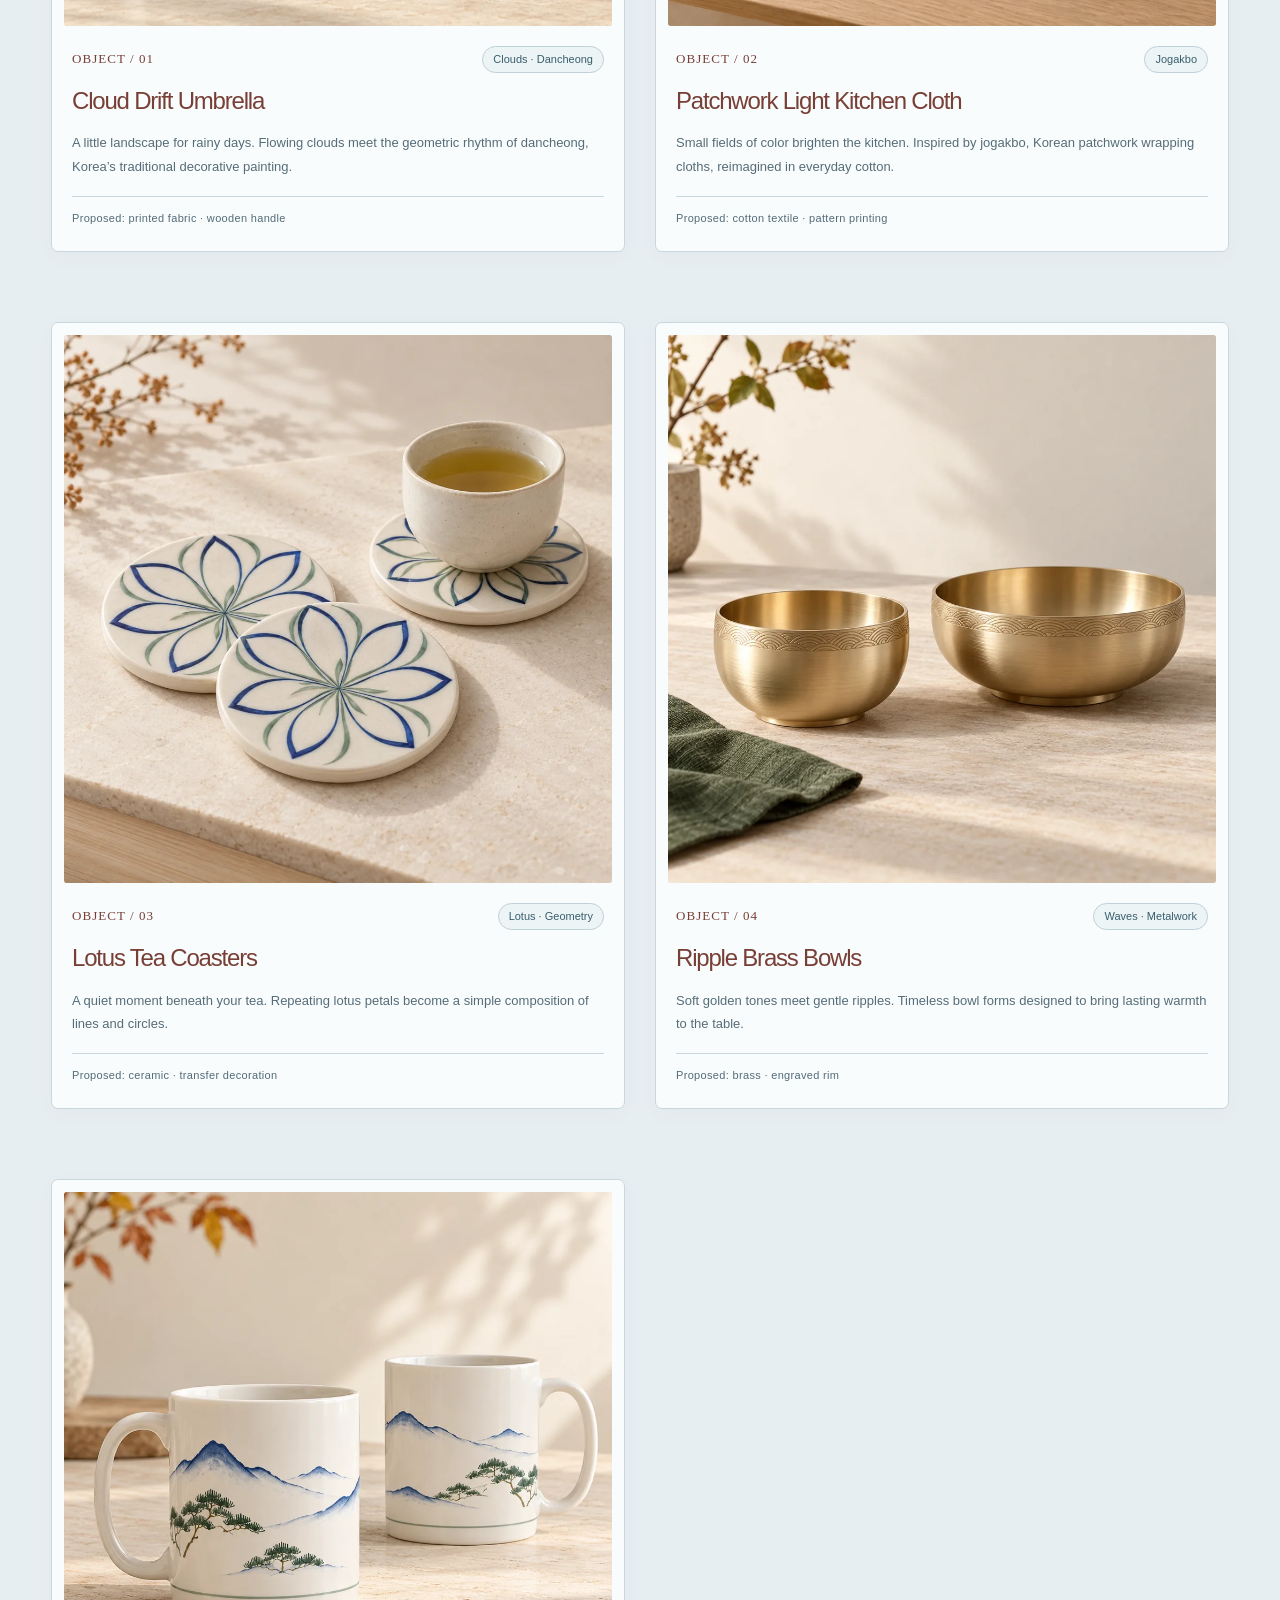
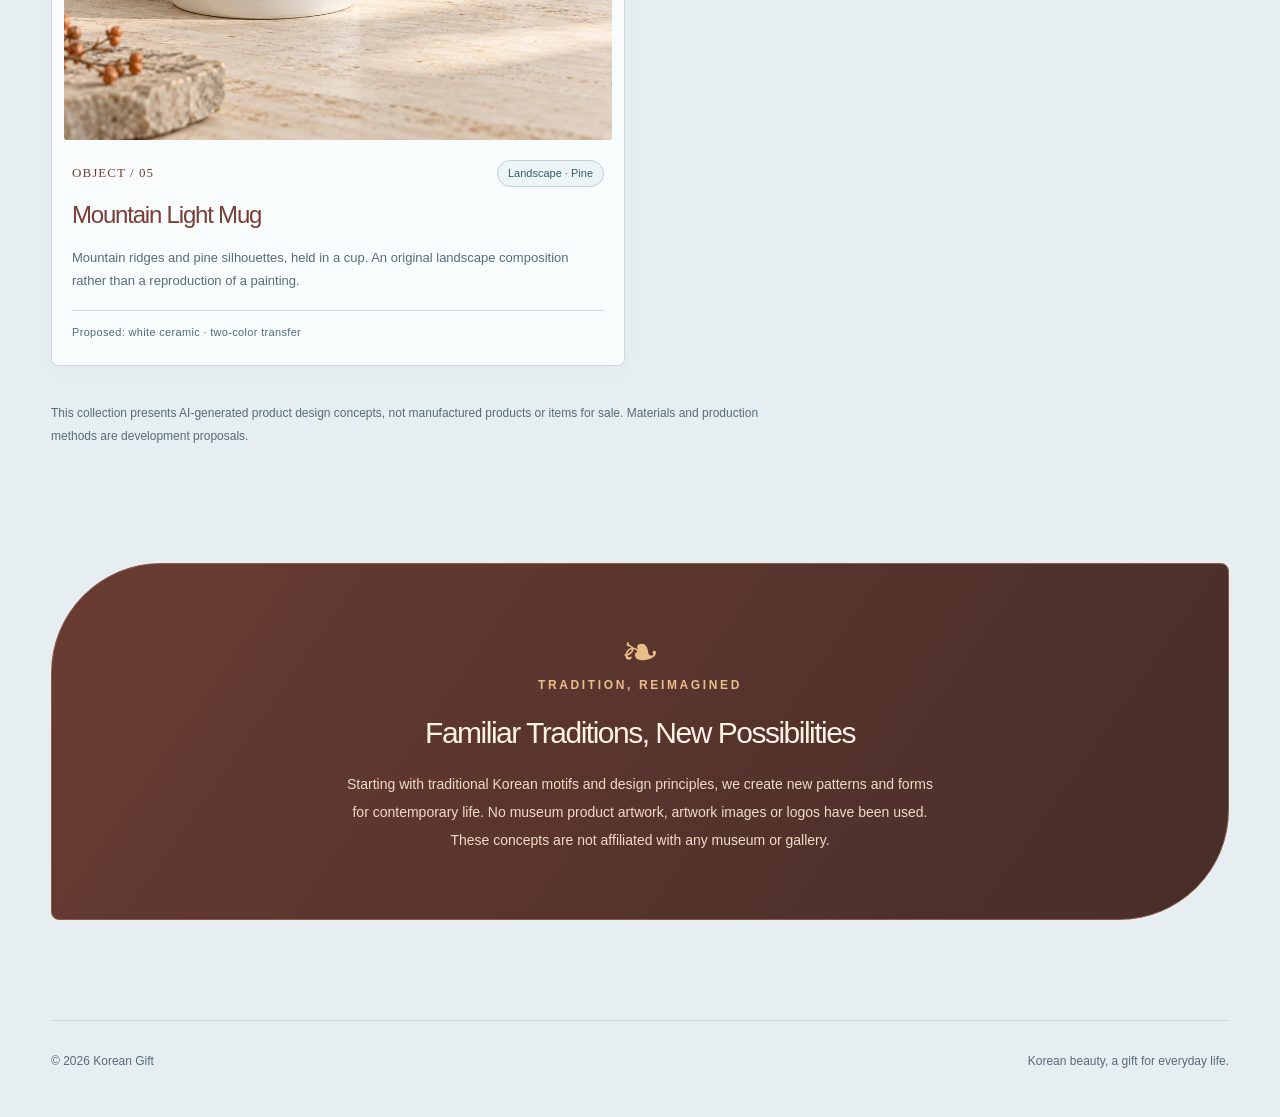
==== commit 7d9c128a: "Keep product images proportional in responsive layouts" ====
--- a/en.html
+++ b/en.html
@@ -62,7 +62,7 @@
 
 /* Sky gray foundation */
 :root{--paper:#e7eef2;--cream:#f9fcfd;--ink:#263b46;--muted:#566c78;--line:#c9d7df}
-body{background:#e7eef2}.artwork{background:#f9fcfd;border-color:#c9d7df}.artwork-tag{background:#edf4f6;border-color:#bed0d8;color:#385e6c}
+body{background:#e7eef2}.hero-image,.image-button img{height:auto}.hero-image-wrap{min-width:0}.artwork{background:#f9fcfd;border-color:#c9d7df}.artwork-tag{background:#edf4f6;border-color:#bed0d8;color:#385e6c}
 .hero-copy,.artwork .product-detail{color:#536b78}
 .seller-link{padding:8px 13px;border:1px solid #205db3;border-radius:22px;background:#205db3;color:#fff!important;font-weight:600;text-align:center;line-height:1.4}
 .nav{align-items:center;flex-wrap:wrap}.header-actions{gap:18px}.nav{gap:18px}
